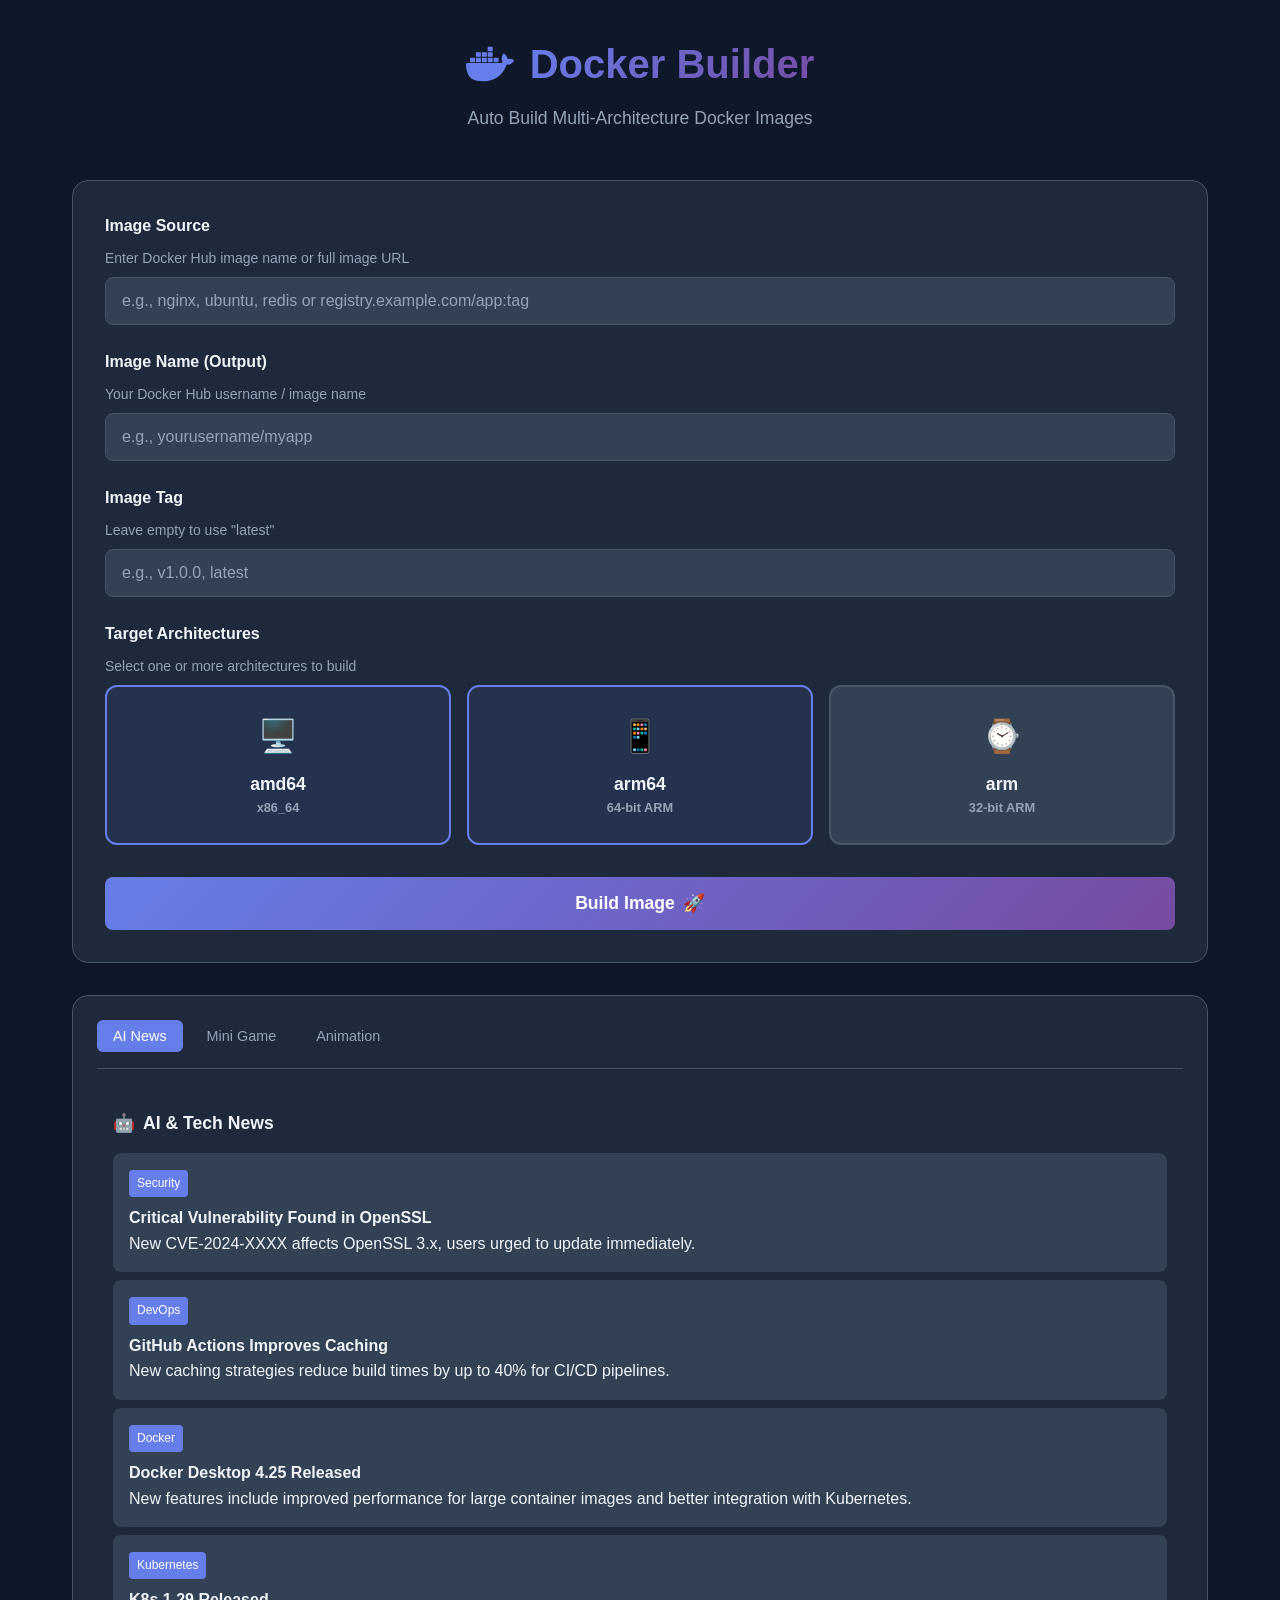
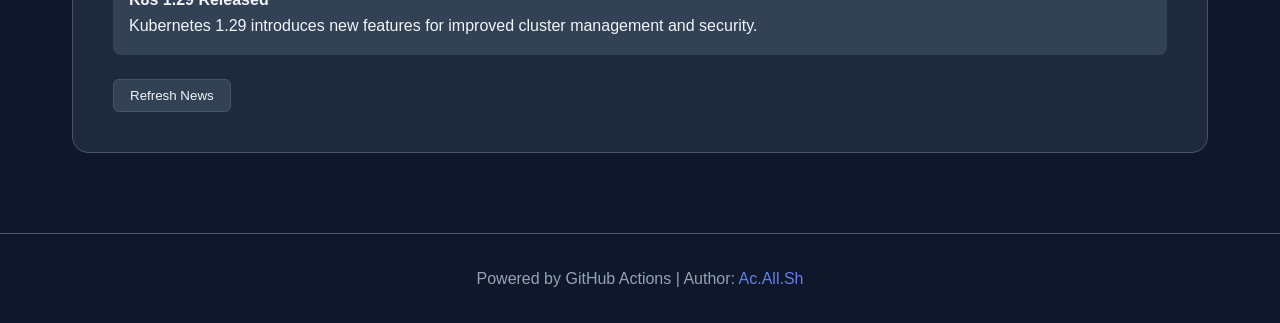
==== index.html @ 4ae2e692 "Initial commit: Docker Builder web interface" ====
<!DOCTYPE html>
<html lang="zh-CN">
<head>
    <meta charset="UTF-8">
    <meta name="viewport" content="width=device-width, initial-scale=1.0">
    <title>Docker Builder - Auto Build Docker Images</title>
    <link rel="stylesheet" href="style.css">
    <link rel="icon" href="data:image/svg+xml,<svg xmlns='http://www.w3.org/2000/svg' viewBox='0 0 100 100'><text y='.9em' font-size='90'>🐳</text></svg>">
</head>
<body>
    <div class="container">
        <header>
            <div class="logo">
                <svg viewBox="0 0 24 24" width="48" height="48" fill="currentColor">
                    <path d="M13.983 11.078h2.119a.186.186 0 00.186-.185V9.006a.186.186 0 00-.186-.186h-2.119a.185.185 0 00-.185.185v1.887c0 .102.083.185.185.185m-2.954-5.43h2.118a.186.186 0 00.186-.186V3.574a.186.186 0 00-.186-.185h-2.118a.185.185 0 00-.185.185v1.888c0 .102.082.185.185.186m0 2.716h2.118a.186.186 0 00.186-.186V6.29a.186.186 0 00-.186-.185h-2.118a.185.185 0 00-.185.185v1.887c0 .102.082.185.185.186m-2.93 0h2.12a.186.186 0 00.184-.186V6.29a.185.185 0 00-.185-.185H8.1a.185.185 0 00-.185.185v1.887c0 .102.083.185.185.186m-2.964 0h2.119a.186.186 0 00.185-.186V6.29a.186.186 0 00-.185-.185H5.136a.186.186 0 00-.186.185v1.887c0 .102.084.185.186.186m5.893 2.715h2.118a.186.186 0 00.186-.185V9.006a.186.186 0 00-.186-.186h-2.118a.185.185 0 00-.185.185v1.887c0 .102.082.185.185.185m-2.93 0h2.12a.185.185 0 00.184-.185V9.006a.185.185 0 00-.184-.186h-2.12a.185.185 0 00-.184.185v1.887c0 .102.083.185.185.185m-2.964 0h2.119a.186.186 0 00.185-.185V9.006a.186.186 0 00-.185-.186H5.136a.186.186 0 00-.186.186v1.887c0 .102.084.185.186.185m-2.92 0h2.12a.185.185 0 00.184-.185V9.006a.185.185 0 00-.184-.186h-2.12a.185.185 0 00-.184.185v1.887c0 .102.082.185.185.185M23.763 9.89c-.065-.051-.672-.51-1.954-.51-.338.001-.676.03-1.01.087-.248-1.7-1.653-2.53-1.716-2.566l-.344-.199-.226.327c-.284.438-.49.922-.612 1.43-.23.97-.09 1.882.403 2.661-.595.332-1.55.413-1.744.42H.751a.751.751 0 00-.75.748 11.376 11.376 0 00.692 4.062c.545 1.428 1.355 2.48 2.41 3.124 1.18.723 3.1 1.137 5.275 1.137.983.003 1.963-.086 2.93-.266a12.248 12.248 0 003.823-1.389c.98-.567 1.86-1.288 2.61-2.136 1.252-1.418 1.998-2.997 2.553-4.4h.221c1.372 0 2.215-.549 2.68-1.009.309-.293.55-.65.707-1.046l.098-.288Z"/>
                </svg>
                <h1>Docker Builder</h1>
            </div>
            <p class="subtitle">Auto Build Multi-Architecture Docker Images</p>
        </header>

        <main>
            <div class="builder-section">
                <div class="form-group">
                    <label for="imageSource">Image Source</label>
                    <div class="input-hint">Enter Docker Hub image name or full image URL</div>
                    <input type="text" id="imageSource" placeholder="e.g., nginx, ubuntu, redis or registry.example.com/app:tag">
                </div>

                <div class="form-group">
                    <label for="imageName">Image Name (Output)</label>
                    <div class="input-hint">Your Docker Hub username / image name</div>
                    <input type="text" id="imageName" placeholder="e.g., yourusername/myapp">
                </div>

                <div class="form-group">
                    <label for="imageTag">Image Tag</label>
                    <div class="input-hint">Leave empty to use "latest"</div>
                    <input type="text" id="imageTag" placeholder="e.g., v1.0.0, latest">
                </div>

                <div class="form-group">
                    <label>Target Architectures</label>
                    <div class="input-hint">Select one or more architectures to build</div>
                    <div class="arch-grid">
                        <label class="arch-option">
                            <input type="checkbox" name="arch" value="amd64" checked>
                            <span class="arch-box">
                                <span class="arch-icon">🖥️</span>
                                <span class="arch-name">amd64</span>
                                <span class="arch-desc">x86_64</span>
                            </span>
                        </label>
                        <label class="arch-option">
                            <input type="checkbox" name="arch" value="arm64" checked>
                            <span class="arch-box">
                                <span class="arch-icon">📱</span>
                                <span class="arch-name">arm64</span>
                                <span class="arch-desc">64-bit ARM</span>
                            </span>
                        </label>
                        <label class="arch-option">
                            <input type="checkbox" name="arch" value="arm">
                            <span class="arch-box">
                                <span class="arch-icon">⌚</span>
                                <span class="arch-name">arm</span>
                                <span class="arch-desc">32-bit ARM</span>
                            </span>
                        </label>
                    </div>
                </div>

                <button id="buildBtn" class="build-btn" onclick="startBuild()">
                    <span class="btn-text">Build Image</span>
                    <span class="btn-icon">🚀</span>
                </button>
            </div>

            <div id="buildStatus" class="build-status hidden">
                <div class="status-header">
                    <div class="status-icon">
                        <div class="spinner"></div>
                    </div>
                    <div class="status-info">
                        <h3>Building Image...</h3>
                        <p id="statusText">Preparing build environment</p>
                    </div>
                </div>
                <div class="status-progress">
                    <div class="progress-bar">
                        <div id="progressFill" class="progress-fill" style="width: 0%"></div>
                    </div>
                    <span id="progressText">0%</span>
                </div>
                <div id="buildLogs" class="build-logs">
                    <div class="log-entry">Waiting to start...</div>
                </div>
            </div>

            <div id="buildResult" class="build-result hidden">
                <div class="result-icon">✅</div>
                <h3>Build Complete!</h3>
                <p id="resultMessage">Your image has been pushed to Docker Hub</p>
                <div id="resultCommands" class="result-commands"></div>
                <button class="build-btn secondary" onclick="resetForm()">Build Another Image</button>
            </div>
        </main>

        <div class="entertainment-section">
            <div class="entertainment-tabs">
                <button class="tab-btn active" onclick="switchTab('ai')">AI News</button>
                <button class="tab-btn" onclick="switchTab('game')">Mini Game</button>
                <button class="tab-btn" onclick="switchTab('animation')">Animation</button>
            </div>
            <div id="aiTab" class="tab-content active">
                <div class="ai-news">
                    <div class="news-header">
                        <span class="news-icon">🤖</span>
                        <span>AI & Tech News</span>
                    </div>
                    <div id="newsContent" class="news-content">
                        <div class="news-item">
                            <span class="news-tag">AI</span>
                            <p>Loading latest AI news...</p>
                        </div>
                    </div>
                    <button class="refresh-btn" onclick="loadNews()">Refresh News</button>
                </div>
            </div>
            <div id="gameTab" class="tab-content">
                <div class="game-container">
                    <div class="game-header">
                        <span class="game-icon">🎮</span>
                        <span>Snake Game</span>
                        <span id="gameScore">Score: 0</span>
                    </div>
                    <canvas id="gameCanvas" width="400" height="400"></canvas>
                    <div class="game-controls">
                        <button onclick="startGame()">Start Game</button>
                        <p>Use arrow keys or WASD to play</p>
                    </div>
                </div>
            </div>
            <div id="animationTab" class="tab-content">
                <div class="animation-container">
                    <svg id="animationSvg" viewBox="0 0 400 300">
                        <defs>
                            <linearGradient id="grad1" x1="0%" y1="0%" x2="100%" y2="0%">
                                <stop offset="0%" style="stop-color:#667eea;stop-opacity:1" />
                                <stop offset="100%" style="stop-color:#764ba2;stop-opacity:1" />
                            </linearGradient>
                        </defs>
                        <rect x="50" y="50" width="100" height="100" fill="url(#grad1)" rx="10">
                            <animateTransform attributeName="transform" type="rotate" from="0 100 100" to="360 100 100" dur="3s" repeatCount="indefinite"/>
                        </rect>
                        <circle cx="300" cy="150" r="50" fill="#f093fb">
                            <animate attributeName="r" values="50;70;50" dur="2s" repeatCount="indefinite"/>
                        </circle>
                        <polygon points="200,30 230,90 170,90" fill="#4facfe">
                            <animateTransform attributeName="transform" type="translate" values="0,0;0,-20;0,0" dur="1.5s" repeatCount="indefinite"/>
                        </polygon>
                        <rect x="100" y="200" width="200" height="50" fill="#00f2fe" rx="25">
                            <animate attributeName="rx" values="25;40;25" dur="2s" repeatCount="indefinite"/>
                        </rect>
                    </svg>
                    <p class="animation-text">While waiting, enjoy this animation!</p>
                </div>
            </div>
        </div>
    </div>

    <footer>
        <p>Powered by GitHub Actions | Author: <a href="https://github.com/Ac-All-Sh">Ac.All.Sh</a></p>
    </footer>

    <script src="script.js"></script>
</body>
</html>
---- style.css ----
* {
    margin: 0;
    padding: 0;
    box-sizing: border-box;
}

:root {
    --primary: #667eea;
    --primary-dark: #5a67d8;
    --secondary: #764ba2;
    --success: #48bb78;
    --error: #f56565;
    --warning: #ed8936;
    --bg-dark: #0f172a;
    --bg-card: #1e293b;
    --bg-input: #334155;
    --text-primary: #f1f5f9;
    --text-secondary: #94a3b8;
    --border: #475569;
}

body {
    font-family: -apple-system, BlinkMacSystemFont, 'Segoe UI', Roboto, 'Helvetica Neue', Arial, sans-serif;
    background: var(--bg-dark);
    color: var(--text-primary);
    min-height: 100vh;
    line-height: 1.6;
}

.container {
    max-width: 1200px;
    margin: 0 auto;
    padding: 2rem;
}

header {
    text-align: center;
    margin-bottom: 3rem;
}

.logo {
    display: flex;
    align-items: center;
    justify-content: center;
    gap: 1rem;
    margin-bottom: 0.5rem;
}

.logo svg {
    color: var(--primary);
}

.logo h1 {
    font-size: 2.5rem;
    font-weight: 700;
    background: linear-gradient(135deg, var(--primary), var(--secondary));
    -webkit-background-clip: text;
    -webkit-text-fill-color: transparent;
    background-clip: text;
}

.subtitle {
    color: var(--text-secondary);
    font-size: 1.1rem;
}

main {
    display: grid;
    grid-template-columns: 1fr;
    gap: 2rem;
}

.builder-section {
    background: var(--bg-card);
    border-radius: 16px;
    padding: 2rem;
    border: 1px solid var(--border);
}

.form-group {
    margin-bottom: 1.5rem;
}

.form-group label {
    display: block;
    font-weight: 600;
    margin-bottom: 0.5rem;
    color: var(--text-primary);
}

.input-hint {
    font-size: 0.875rem;
    color: var(--text-secondary);
    margin-bottom: 0.5rem;
}

input[type="text"] {
    width: 100%;
    padding: 0.875rem 1rem;
    background: var(--bg-input);
    border: 1px solid var(--border);
    border-radius: 8px;
    color: var(--text-primary);
    font-size: 1rem;
    transition: all 0.2s;
}

input[type="text"]:focus {
    outline: none;
    border-color: var(--primary);
    box-shadow: 0 0 0 3px rgba(102, 126, 234, 0.2);
}

input[type="text"]::placeholder {
    color: var(--text-secondary);
}

.arch-grid {
    display: grid;
    grid-template-columns: repeat(3, 1fr);
    gap: 1rem;
}

.arch-option {
    cursor: pointer;
}

.arch-option input {
    display: none;
}

.arch-box {
    display: flex;
    flex-direction: column;
    align-items: center;
    padding: 1.5rem;
    background: var(--bg-input);
    border: 2px solid var(--border);
    border-radius: 12px;
    transition: all 0.2s;
}

.arch-option input:checked + .arch-box {
    border-color: var(--primary);
    background: rgba(102, 126, 234, 0.1);
}

.arch-box:hover {
    border-color: var(--primary);
}

.arch-icon {
    font-size: 2rem;
    margin-bottom: 0.5rem;
}

.arch-name {
    font-weight: 600;
    font-size: 1.1rem;
}

.arch-desc {
    font-size: 0.8rem;
    color: var(--text-secondary);
}

.build-btn {
    width: 100%;
    padding: 1rem 2rem;
    background: linear-gradient(135deg, var(--primary), var(--secondary));
    border: none;
    border-radius: 8px;
    color: white;
    font-size: 1.1rem;
    font-weight: 600;
    cursor: pointer;
    display: flex;
    align-items: center;
    justify-content: center;
    gap: 0.5rem;
    transition: all 0.3s;
}

.build-btn:hover {
    transform: translateY(-2px);
    box-shadow: 0 10px 30px rgba(102, 126, 234, 0.3);
}

.build-btn:disabled {
    opacity: 0.6;
    cursor: not-allowed;
    transform: none;
}

.build-btn.secondary {
    background: var(--bg-input);
    border: 1px solid var(--border);
    margin-top: 1rem;
}

.build-btn.secondary:hover {
    background: var(--border);
}

.build-status, .build-result {
    background: var(--bg-card);
    border-radius: 16px;
    padding: 2rem;
    border: 1px solid var(--border);
    margin-top: 1rem;
}

.hidden {
    display: none;
}

.status-header {
    display: flex;
    align-items: center;
    gap: 1rem;
    margin-bottom: 1.5rem;
}

.status-icon {
    width: 60px;
    height: 60px;
    display: flex;
    align-items: center;
    justify-content: center;
}

.spinner {
    width: 50px;
    height: 50px;
    border: 4px solid var(--border);
    border-top-color: var(--primary);
    border-radius: 50%;
    animation: spin 1s linear infinite;
}

@keyframes spin {
    to { transform: rotate(360deg); }
}

.status-info h3 {
    font-size: 1.25rem;
    margin-bottom: 0.25rem;
}

.status-progress {
    display: flex;
    align-items: center;
    gap: 1rem;
    margin-bottom: 1.5rem;
}

.progress-bar {
    flex: 1;
    height: 8px;
    background: var(--bg-input);
    border-radius: 4px;
    overflow: hidden;
}

.progress-fill {
    height: 100%;
    background: linear-gradient(90deg, var(--primary), var(--secondary));
    transition: width 0.3s;
    border-radius: 4px;
}

.build-logs {
    background: var(--bg-dark);
    border-radius: 8px;
    padding: 1rem;
    max-height: 300px;
    overflow-y: auto;
    font-family: 'Monaco', 'Menlo', 'Ubuntu Mono', monospace;
    font-size: 0.875rem;
}

.log-entry {
    padding: 0.25rem 0;
    color: var(--text-secondary);
    border-bottom: 1px solid rgba(255,255,255,0.05);
}

.log-entry.success {
    color: var(--success);
}

.log-entry.error {
    color: var(--error);
}

.result-icon {
    font-size: 4rem;
    text-align: center;
    margin-bottom: 1rem;
}

.build-result h3 {
    text-align: center;
    font-size: 1.5rem;
    margin-bottom: 0.5rem;
}

.build-result p {
    text-align: center;
    color: var(--text-secondary);
    margin-bottom: 1.5rem;
}

.result-commands {
    background: var(--bg-dark);
    border-radius: 8px;
    padding: 1rem;
    margin-bottom: 1rem;
}

.result-commands code {
    display: block;
    padding: 0.5rem;
    color: var(--success);
    font-family: 'Monaco', 'Menlo', 'Ubuntu Mono', monospace;
}

.entertainment-section {
    background: var(--bg-card);
    border-radius: 16px;
    padding: 1.5rem;
    border: 1px solid var(--border);
    margin-top: 2rem;
}

.entertainment-tabs {
    display: flex;
    gap: 0.5rem;
    margin-bottom: 1.5rem;
    border-bottom: 1px solid var(--border);
    padding-bottom: 1rem;
}

.tab-btn {
    padding: 0.5rem 1rem;
    background: transparent;
    border: none;
    color: var(--text-secondary);
    cursor: pointer;
    border-radius: 6px;
    font-size: 0.9rem;
    transition: all 0.2s;
}

.tab-btn:hover {
    background: var(--bg-input);
    color: var(--text-primary);
}

.tab-btn.active {
    background: var(--primary);
    color: white;
}

.tab-content {
    display: none;
    min-height: 250px;
}

.tab-content.active {
    display: block;
}

.ai-news {
    padding: 1rem;
}

.news-header {
    display: flex;
    align-items: center;
    gap: 0.5rem;
    font-weight: 600;
    margin-bottom: 1rem;
    font-size: 1.1rem;
}

.news-item {
    padding: 1rem;
    background: var(--bg-input);
    border-radius: 8px;
    margin-bottom: 0.5rem;
}

.news-tag {
    display: inline-block;
    padding: 0.25rem 0.5rem;
    background: var(--primary);
    color: white;
    border-radius: 4px;
    font-size: 0.75rem;
    margin-bottom: 0.5rem;
}

.refresh-btn {
    margin-top: 1rem;
    padding: 0.5rem 1rem;
    background: var(--bg-input);
    border: 1px solid var(--border);
    color: var(--text-primary);
    border-radius: 6px;
    cursor: pointer;
    transition: all 0.2s;
}

.refresh-btn:hover {
    background: var(--border);
}

.game-container {
    text-align: center;
}

.game-header {
    display: flex;
    align-items: center;
    justify-content: center;
    gap: 0.5rem;
    font-weight: 600;
    margin-bottom: 1rem;
    font-size: 1.1rem;
}

#gameCanvas {
    background: var(--bg-dark);
    border-radius: 8px;
    border: 2px solid var(--border);
}

.game-controls {
    margin-top: 1rem;
}

.game-controls button {
    padding: 0.5rem 1.5rem;
    background: var(--primary);
    border: none;
    color: white;
    border-radius: 6px;
    cursor: pointer;
    font-size: 1rem;
    transition: all 0.2s;
}

.game-controls button:hover {
    background: var(--primary-dark);
}

.game-controls p {
    margin-top: 0.5rem;
    color: var(--text-secondary);
    font-size: 0.875rem;
}

.animation-container {
    text-align: center;
    padding: 2rem;
}

#animationSvg {
    max-width: 400px;
    margin: 0 auto;
}

.animation-text {
    margin-top: 1rem;
    color: var(--text-secondary);
}

footer {
    text-align: center;
    margin-top: 3rem;
    padding: 2rem;
    color: var(--text-secondary);
    border-top: 1px solid var(--border);
}

footer a {
    color: var(--primary);
    text-decoration: none;
}

footer a:hover {
    text-decoration: underline;
}

@media (max-width: 768px) {
    .container {
        padding: 1rem;
    }

    .logo h1 {
        font-size: 1.8rem;
    }

    .arch-grid {
        grid-template-columns: 1fr;
    }

    .entertainment-tabs {
        flex-wrap: wrap;
    }
}
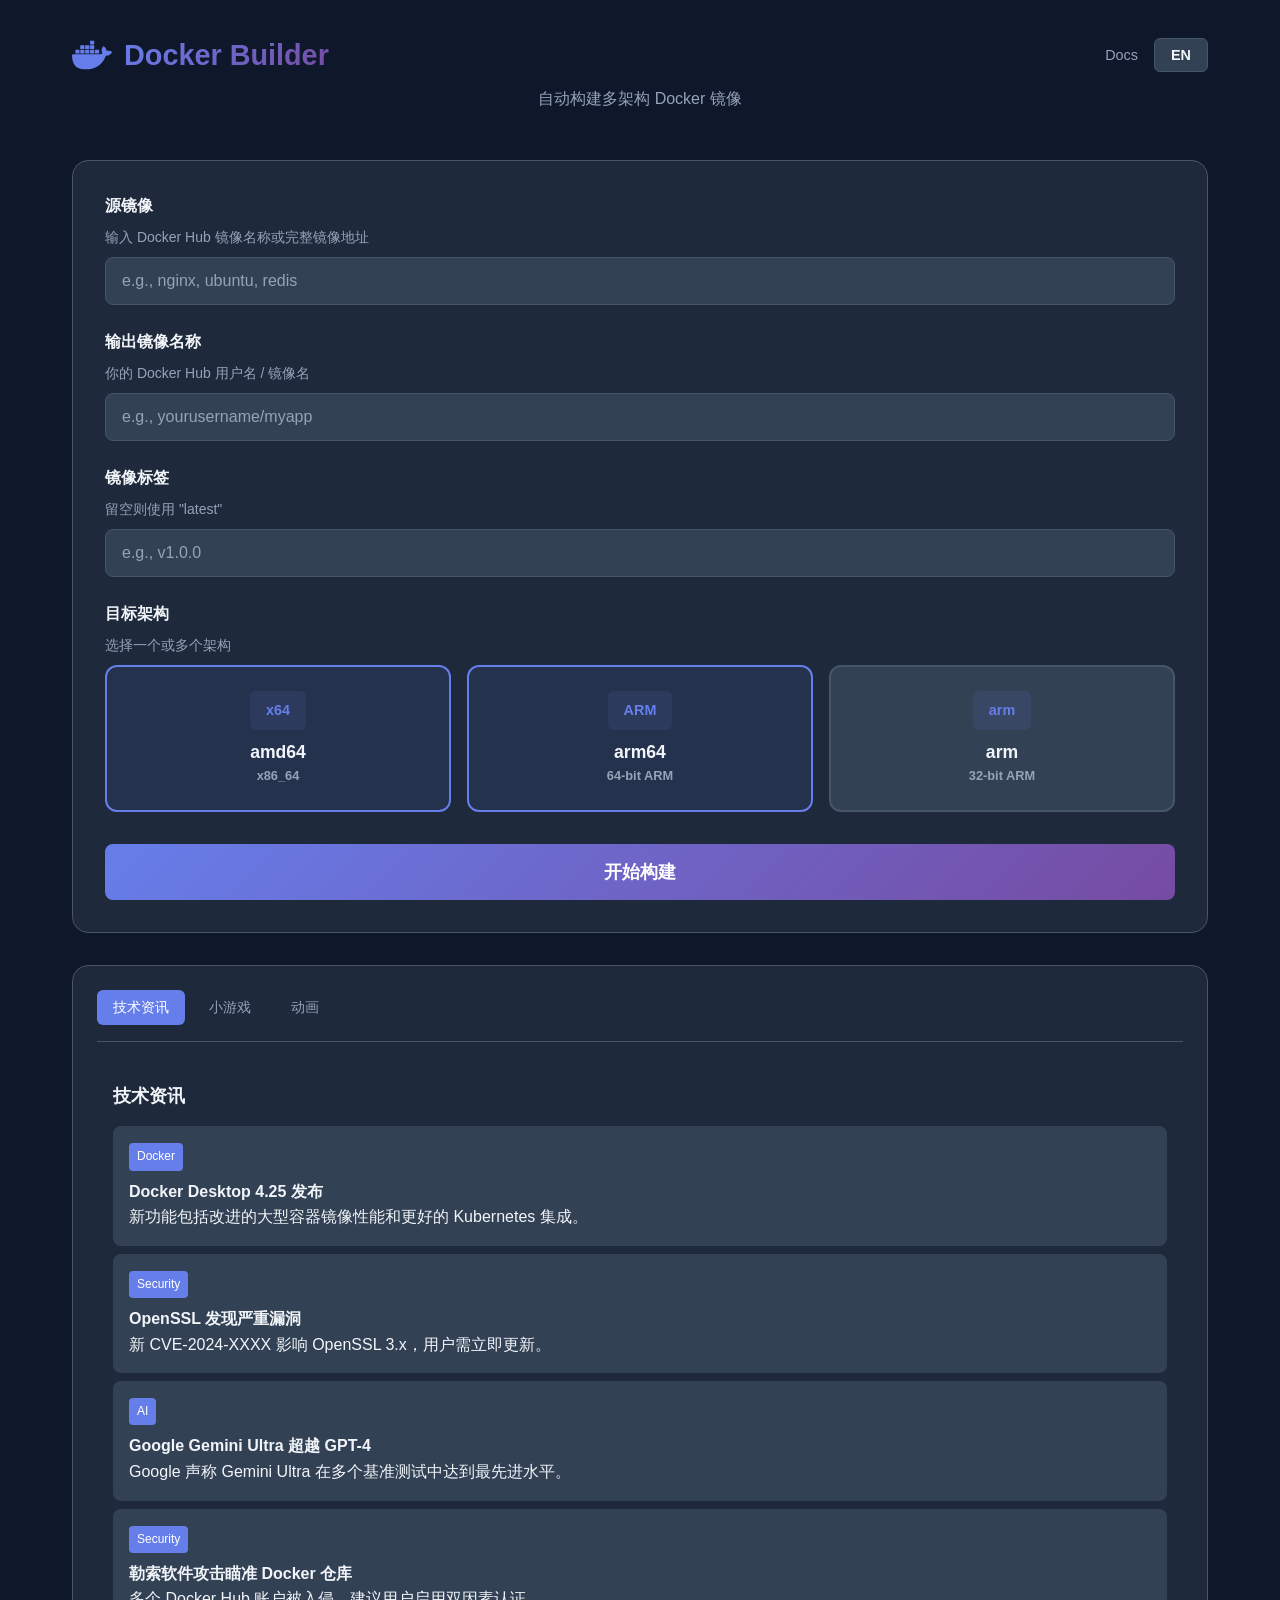
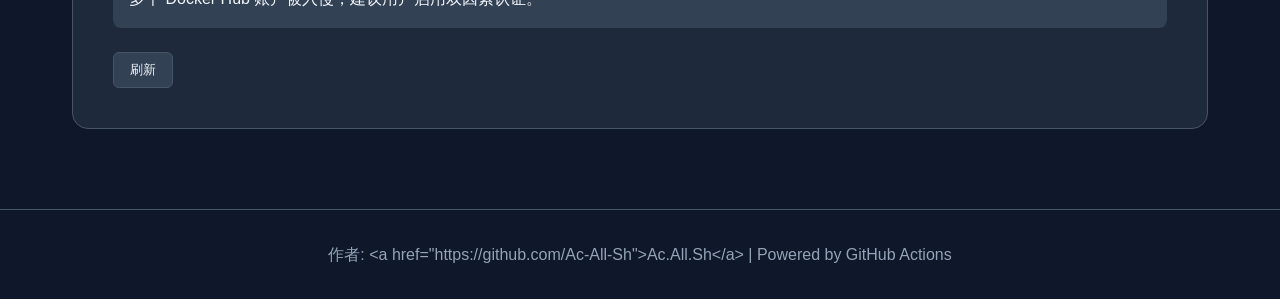
==== commit dcdb37e7: "Add i18n support, docs page, update README" ====
--- a/index.html
+++ b/index.html
@@ -3,50 +3,56 @@
 <head>
     <meta charset="UTF-8">
     <meta name="viewport" content="width=device-width, initial-scale=1.0">
-    <title>Docker Builder - Auto Build Docker Images</title>
+    <title>Docker Builder</title>
     <link rel="stylesheet" href="style.css">
-    <link rel="icon" href="data:image/svg+xml,<svg xmlns='http://www.w3.org/2000/svg' viewBox='0 0 100 100'><text y='.9em' font-size='90'>🐳</text></svg>">
+    <link rel="icon" href="data:image/svg+xml,<svg xmlns='http://www.w3.org/2000/svg' viewBox='0 0 24 24' fill='%23667eea'><path d='M13.983 11.078h2.119a.186.186 0 00.186-.185V9.006a.186.186 0 00-.186-.186h-2.119a.185.185 0 00-.185.185v1.887c0 .102.083.185.185.185m-2.954-5.43h2.118a.186.186 0 00.186-.186V3.574a.186.186 0 00-.186-.185h-2.118a.185.185 0 00-.185.185v1.888c0 .102.082.185.185.186m0 2.716h2.118a.186.186 0 00.186-.186V6.29a.186.186 0 00-.186-.185h-2.118a.185.185 0 00-.185.185v1.887c0 .102.082.185.185.186m-2.93 0h2.12a.186.186 0 00.184-.186V6.29a.185.185 0 00-.185-.185H8.1a.185.185 0 00-.185.185v1.887c0 .102.083.185.185.186m-2.964 0h2.119a.186.186 0 00.185-.186V6.29a.186.186 0 00-.185-.185H5.136a.186.186 0 00-.186.185v1.887c0 .102.084.185.186.186m5.893 2.715h2.118a.186.186 0 00.186-.185V9.006a.186.186 0 00-.186-.186h-2.118a.185.185 0 00-.185.185v1.887c0 .102.082.185.185.185m-2.93 0h2.12a.185.185 0 00.184-.185V9.006a.185.185 0 00-.184-.186h-2.12a.185.185 0 00-.184.185v1.887c0 .102.083.185.185.185m-2.964 0h2.119a.186.186 0 00.185-.185V9.006a.186.186 0 00-.185-.186H5.136a.186.186 0 00-.186.186v1.887c0 .102.084.185.186.185m-2.92 0h2.12a.185.185 0 00.184-.185V9.006a.185.185 0 00-.184-.186h-2.12a.185.185 0 00-.184.185v1.887c0 .102.082.185.185.185M23.763 9.89c-.065-.051-.672-.51-1.954-.51-.338.001-.676.03-1.01.087-.248-1.7-1.653-2.53-1.716-2.566l-.344-.199-.226.327c-.284.438-.49.922-.612 1.43-.23.97-.09 1.882.403 2.661-.595.332-1.55.413-1.744.42H.751a.751.751 0 00-.75.748 11.376 11.376 0 00.692 4.062c.545 1.428 1.355 2.48 2.41 3.124 1.18.723 3.1 1.137 5.275 1.137.983.003 1.963-.086 2.93-.266a12.248 12.248 0 003.823-1.389c.98-.567 1.86-1.288 2.61-2.136 1.252-1.418 1.998-2.997 2.553-4.4h.221c1.372 0 2.215-.549 2.68-1.009.309-.293.55-.65.707-1.046l.098-.288Z'/></svg>">
 </head>
 <body>
     <div class="container">
         <header>
-            <div class="logo">
-                <svg viewBox="0 0 24 24" width="48" height="48" fill="currentColor">
-                    <path d="M13.983 11.078h2.119a.186.186 0 00.186-.185V9.006a.186.186 0 00-.186-.186h-2.119a.185.185 0 00-.185.185v1.887c0 .102.083.185.185.185m-2.954-5.43h2.118a.186.186 0 00.186-.186V3.574a.186.186 0 00-.186-.185h-2.118a.185.185 0 00-.185.185v1.888c0 .102.082.185.185.186m0 2.716h2.118a.186.186 0 00.186-.186V6.29a.186.186 0 00-.186-.185h-2.118a.185.185 0 00-.185.185v1.887c0 .102.082.185.185.186m-2.93 0h2.12a.186.186 0 00.184-.186V6.29a.185.185 0 00-.185-.185H8.1a.185.185 0 00-.185.185v1.887c0 .102.083.185.185.186m-2.964 0h2.119a.186.186 0 00.185-.186V6.29a.186.186 0 00-.185-.185H5.136a.186.186 0 00-.186.185v1.887c0 .102.084.185.186.186m5.893 2.715h2.118a.186.186 0 00.186-.185V9.006a.186.186 0 00-.186-.186h-2.118a.185.185 0 00-.185.185v1.887c0 .102.082.185.185.185m-2.93 0h2.12a.185.185 0 00.184-.185V9.006a.185.185 0 00-.184-.186h-2.12a.185.185 0 00-.184.185v1.887c0 .102.083.185.185.185m-2.964 0h2.119a.186.186 0 00.185-.185V9.006a.186.186 0 00-.185-.186H5.136a.186.186 0 00-.186.186v1.887c0 .102.084.185.186.185m-2.92 0h2.12a.185.185 0 00.184-.185V9.006a.185.185 0 00-.184-.186h-2.12a.185.185 0 00-.184.185v1.887c0 .102.082.185.185.185M23.763 9.89c-.065-.051-.672-.51-1.954-.51-.338.001-.676.03-1.01.087-.248-1.7-1.653-2.53-1.716-2.566l-.344-.199-.226.327c-.284.438-.49.922-.612 1.43-.23.97-.09 1.882.403 2.661-.595.332-1.55.413-1.744.42H.751a.751.751 0 00-.75.748 11.376 11.376 0 00.692 4.062c.545 1.428 1.355 2.48 2.41 3.124 1.18.723 3.1 1.137 5.275 1.137.983.003 1.963-.086 2.93-.266a12.248 12.248 0 003.823-1.389c.98-.567 1.86-1.288 2.61-2.136 1.252-1.418 1.998-2.997 2.553-4.4h.221c1.372 0 2.215-.549 2.68-1.009.309-.293.55-.65.707-1.046l.098-.288Z"/>
-                </svg>
-                <h1>Docker Builder</h1>
+            <div class="header-top">
+                <div class="logo">
+                    <svg viewBox="0 0 24 24" width="40" height="40" fill="currentColor">
+                        <path d="M13.983 11.078h2.119a.186.186 0 00.186-.185V9.006a.186.186 0 00-.186-.186h-2.119a.185.185 0 00-.185.185v1.887c0 .102.083.185.185.185m-2.954-5.43h2.118a.186.186 0 00.186-.186V3.574a.186.186 0 00-.186-.185h-2.118a.185.185 0 00-.185.185v1.888c0 .102.082.185.185.186m0 2.716h2.118a.186.186 0 00.186-.186V6.29a.186.186 0 00-.186-.185h-2.118a.185.185 0 00-.185.185v1.887c0 .102.082.185.185.186m-2.93 0h2.12a.186.186 0 00.184-.186V6.29a.185.185 0 00-.185-.185H8.1a.185.185 0 00-.185.185v1.887c0 .102.083.185.185.186m-2.964 0h2.119a.186.186 0 00.185-.186V6.29a.186.186 0 00-.185-.185H5.136a.186.186 0 00-.186.185v1.887c0 .102.084.185.186.186m5.893 2.715h2.118a.186.186 0 00.186-.185V9.006a.186.186 0 00-.186-.186h-2.118a.185.185 0 00-.185.185v1.887c0 .102.082.185.185.185m-2.93 0h2.12a.185.185 0 00.184-.185V9.006a.185.185 0 00-.184-.186h-2.12a.185.185 0 00-.184.185v1.887c0 .102.083.185.185.185m-2.964 0h2.119a.186.186 0 00.185-.185V9.006a.186.186 0 00-.185-.186H5.136a.186.186 0 00-.186.186v1.887c0 .102.084.185.186.185m-2.92 0h2.12a.185.185 0 00.184-.185V9.006a.185.185 0 00-.184-.186h-2.12a.185.185 0 00-.184.185v1.887c0 .102.082.185.185.185M23.763 9.89c-.065-.051-.672-.51-1.954-.51-.338.001-.676.03-1.01.087-.248-1.7-1.653-2.53-1.716-2.566l-.344-.199-.226.327c-.284.438-.49.922-.612 1.43-.23.97-.09 1.882.403 2.661-.595.332-1.55.413-1.744.42H.751a.751.751 0 00-.75.748 11.376 11.376 0 00.692 4.062c.545 1.428 1.355 2.48 2.41 3.124 1.18.723 3.1 1.137 5.275 1.137.983.003 1.963-.086 2.93-.266a12.248 12.248 0 003.823-1.389c.98-.567 1.86-1.288 2.61-2.136 1.252-1.418 1.998-2.997 2.553-4.4h.221c1.372 0 2.215-.549 2.68-1.009.309-.293.55-.65.707-1.046l.098-.288Z"/>
+                    </svg>
+                    <h1>Docker Builder</h1>
+                </div>
+                <div class="header-controls">
+                    <a href="doc.html" class="nav-link">Docs</a>
+                    <button id="langToggle" class="lang-btn" onclick="toggleLanguage()">EN</button>
+                </div>
             </div>
-            <p class="subtitle">Auto Build Multi-Architecture Docker Images</p>
+            <p class="subtitle" data-i18n="subtitle">Auto Build Multi-Architecture Docker Images</p>
         </header>
 
         <main>
             <div class="builder-section">
                 <div class="form-group">
-                    <label for="imageSource">Image Source</label>
-                    <div class="input-hint">Enter Docker Hub image name or full image URL</div>
-                    <input type="text" id="imageSource" placeholder="e.g., nginx, ubuntu, redis or registry.example.com/app:tag">
+                    <label for="imageSource" data-i18n="source_label">Source Image</label>
+                    <div class="input-hint" data-i18n="source_hint">Enter Docker Hub image name or full image URL</div>
+                    <input type="text" id="imageSource" placeholder="e.g., nginx, ubuntu, redis">
                 </div>
 
                 <div class="form-group">
-                    <label for="imageName">Image Name (Output)</label>
-                    <div class="input-hint">Your Docker Hub username / image name</div>
+                    <label for="imageName" data-i18n="name_label">Output Image Name</label>
+                    <div class="input-hint" data-i18n="name_hint">Your Docker Hub username / image name</div>
                     <input type="text" id="imageName" placeholder="e.g., yourusername/myapp">
                 </div>
 
                 <div class="form-group">
-                    <label for="imageTag">Image Tag</label>
-                    <div class="input-hint">Leave empty to use "latest"</div>
-                    <input type="text" id="imageTag" placeholder="e.g., v1.0.0, latest">
+                    <label for="imageTag" data-i18n="tag_label">Image Tag</label>
+                    <div class="input-hint" data-i18n="tag_hint">Leave empty to use "latest"</div>
+                    <input type="text" id="imageTag" placeholder="e.g., v1.0.0">
                 </div>
 
                 <div class="form-group">
-                    <label>Target Architectures</label>
-                    <div class="input-hint">Select one or more architectures to build</div>
+                    <label data-i18n="arch_label">Target Architectures</label>
+                    <div class="input-hint" data-i18n="arch_hint">Select one or more architectures</div>
                     <div class="arch-grid">
                         <label class="arch-option">
                             <input type="checkbox" name="arch" value="amd64" checked>
                             <span class="arch-box">
-                                <span class="arch-icon">🖥️</span>
+                                <span class="arch-icon">x64</span>
                                 <span class="arch-name">amd64</span>
                                 <span class="arch-desc">x86_64</span>
                             </span>
@@ -54,7 +60,7 @@
                         <label class="arch-option">
                             <input type="checkbox" name="arch" value="arm64" checked>
                             <span class="arch-box">
-                                <span class="arch-icon">📱</span>
+                                <span class="arch-icon">ARM</span>
                                 <span class="arch-name">arm64</span>
                                 <span class="arch-desc">64-bit ARM</span>
                             </span>
@@ -62,7 +68,7 @@
                         <label class="arch-option">
                             <input type="checkbox" name="arch" value="arm">
                             <span class="arch-box">
-                                <span class="arch-icon">⌚</span>
+                                <span class="arch-icon">arm</span>
                                 <span class="arch-name">arm</span>
                                 <span class="arch-desc">32-bit ARM</span>
                             </span>
@@ -71,8 +77,7 @@
                 </div>
 
                 <button id="buildBtn" class="build-btn" onclick="startBuild()">
-                    <span class="btn-text">Build Image</span>
-                    <span class="btn-icon">🚀</span>
+                    <span class="btn-text" data-i18n="build_btn">Build Image</span>
                 </button>
             </div>
 
@@ -82,8 +87,8 @@
                         <div class="spinner"></div>
                     </div>
                     <div class="status-info">
-                        <h3>Building Image...</h3>
-                        <p id="statusText">Preparing build environment</p>
+                        <h3 data-i18n="status_building">Building Image...</h3>
+                        <p id="statusText" data-i18n="status_preparing">Preparing build environment</p>
                     </div>
                 </div>
                 <div class="status-progress">
@@ -93,51 +98,48 @@
                     <span id="progressText">0%</span>
                 </div>
                 <div id="buildLogs" class="build-logs">
-                    <div class="log-entry">Waiting to start...</div>
+                    <div class="log-entry" data-i18n="log_waiting">Waiting to start...</div>
                 </div>
             </div>
 
             <div id="buildResult" class="build-result hidden">
-                <div class="result-icon">✅</div>
-                <h3>Build Complete!</h3>
-                <p id="resultMessage">Your image has been pushed to Docker Hub</p>
+                <div class="result-icon">Done</div>
+                <h3 data-i18n="result_title">Build Complete!</h3>
+                <p id="resultMessage" data-i18n="result_message">Your image has been pushed to Docker Hub</p>
                 <div id="resultCommands" class="result-commands"></div>
-                <button class="build-btn secondary" onclick="resetForm()">Build Another Image</button>
+                <button class="build-btn secondary" onclick="resetForm()" data-i18n="build_another">Build Another Image</button>
             </div>
         </main>
 
         <div class="entertainment-section">
             <div class="entertainment-tabs">
-                <button class="tab-btn active" onclick="switchTab('ai')">AI News</button>
-                <button class="tab-btn" onclick="switchTab('game')">Mini Game</button>
-                <button class="tab-btn" onclick="switchTab('animation')">Animation</button>
+                <button class="tab-btn active" onclick="switchTab('ai')" data-i18n="tab_news">Tech News</button>
+                <button class="tab-btn" onclick="switchTab('game')" data-i18n="tab_game">Mini Game</button>
+                <button class="tab-btn" onclick="switchTab('animation')" data-i18n="tab_animation">Animation</button>
             </div>
             <div id="aiTab" class="tab-content active">
                 <div class="ai-news">
                     <div class="news-header">
-                        <span class="news-icon">🤖</span>
-                        <span>AI & Tech News</span>
+                        <span data-i18n="news_title">Tech News</span>
                     </div>
                     <div id="newsContent" class="news-content">
                         <div class="news-item">
-                            <span class="news-tag">AI</span>
-                            <p>Loading latest AI news...</p>
+                            <p data-i18n="news_loading">Loading news...</p>
                         </div>
                     </div>
-                    <button class="refresh-btn" onclick="loadNews()">Refresh News</button>
+                    <button class="refresh-btn" onclick="loadNews()" data-i18n="news_refresh">Refresh</button>
                 </div>
             </div>
             <div id="gameTab" class="tab-content">
                 <div class="game-container">
                     <div class="game-header">
-                        <span class="game-icon">🎮</span>
-                        <span>Snake Game</span>
-                        <span id="gameScore">Score: 0</span>
+                        <span data-i18n="game_title">Snake Game</span>
+                        <span id="gameScore" data-i18n="game_score">Score: 0</span>
                     </div>
                     <canvas id="gameCanvas" width="400" height="400"></canvas>
                     <div class="game-controls">
-                        <button onclick="startGame()">Start Game</button>
-                        <p>Use arrow keys or WASD to play</p>
+                        <button onclick="startGame()" data-i18n="game_start">Start Game</button>
+                        <p data-i18n="game_hint">Use arrow keys or WASD to play</p>
                     </div>
                 </div>
             </div>
@@ -163,14 +165,14 @@
                             <animate attributeName="rx" values="25;40;25" dur="2s" repeatCount="indefinite"/>
                         </rect>
                     </svg>
-                    <p class="animation-text">While waiting, enjoy this animation!</p>
+                    <p class="animation-text" data-i18n="animation_text">While waiting, enjoy this animation!</p>
                 </div>
             </div>
         </div>
     </div>
 
     <footer>
-        <p>Powered by GitHub Actions | Author: <a href="https://github.com/Ac-All-Sh">Ac.All.Sh</a></p>
+        <p data-i18n="footer">Author: <a href="https://github.com/Ac-All-Sh">Ac.All.Sh</a> | Powered by GitHub Actions</p>
     </footer>
 
     <script src="script.js"></script>
--- a/style.css
+++ b/style.css
@@ -38,12 +38,50 @@
     margin-bottom: 3rem;
 }
 
+.header-top {
+    display: flex;
+    justify-content: space-between;
+    align-items: center;
+    margin-bottom: 0.5rem;
+}
+
+.header-controls {
+    display: flex;
+    align-items: center;
+    gap: 1rem;
+}
+
+.nav-link {
+    color: var(--text-secondary);
+    text-decoration: none;
+    font-size: 0.9rem;
+    transition: color 0.2s;
+}
+
+.nav-link:hover {
+    color: var(--primary);
+}
+
+.lang-btn {
+    padding: 0.5rem 1rem;
+    background: var(--bg-input);
+    border: 1px solid var(--border);
+    color: var(--text-primary);
+    border-radius: 6px;
+    cursor: pointer;
+    font-size: 0.9rem;
+    font-weight: 600;
+    transition: all 0.2s;
+}
+
+.lang-btn:hover {
+    background: var(--border);
+}
+
 .logo {
     display: flex;
     align-items: center;
-    justify-content: center;
-    gap: 1rem;
-    margin-bottom: 0.5rem;
+    gap: 0.75rem;
 }
 
 .logo svg {
@@ -51,7 +89,7 @@
 }
 
 .logo h1 {
-    font-size: 2.5rem;
+    font-size: 1.8rem;
     font-weight: 700;
     background: linear-gradient(135deg, var(--primary), var(--secondary));
     -webkit-background-clip: text;
@@ -61,7 +99,7 @@
 
 .subtitle {
     color: var(--text-secondary);
-    font-size: 1.1rem;
+    font-size: 1rem;
 }
 
 main {
@@ -150,8 +188,13 @@
 }
 
 .arch-icon {
-    font-size: 2rem;
-    margin-bottom: 0.5rem;
+    font-size: 0.9rem;
+    font-weight: 700;
+    color: var(--primary);
+    margin-bottom: 0.5rem;
+    padding: 0.5rem 1rem;
+    background: rgba(102, 126, 234, 0.1);
+    border-radius: 6px;
 }
 
 .arch-name {
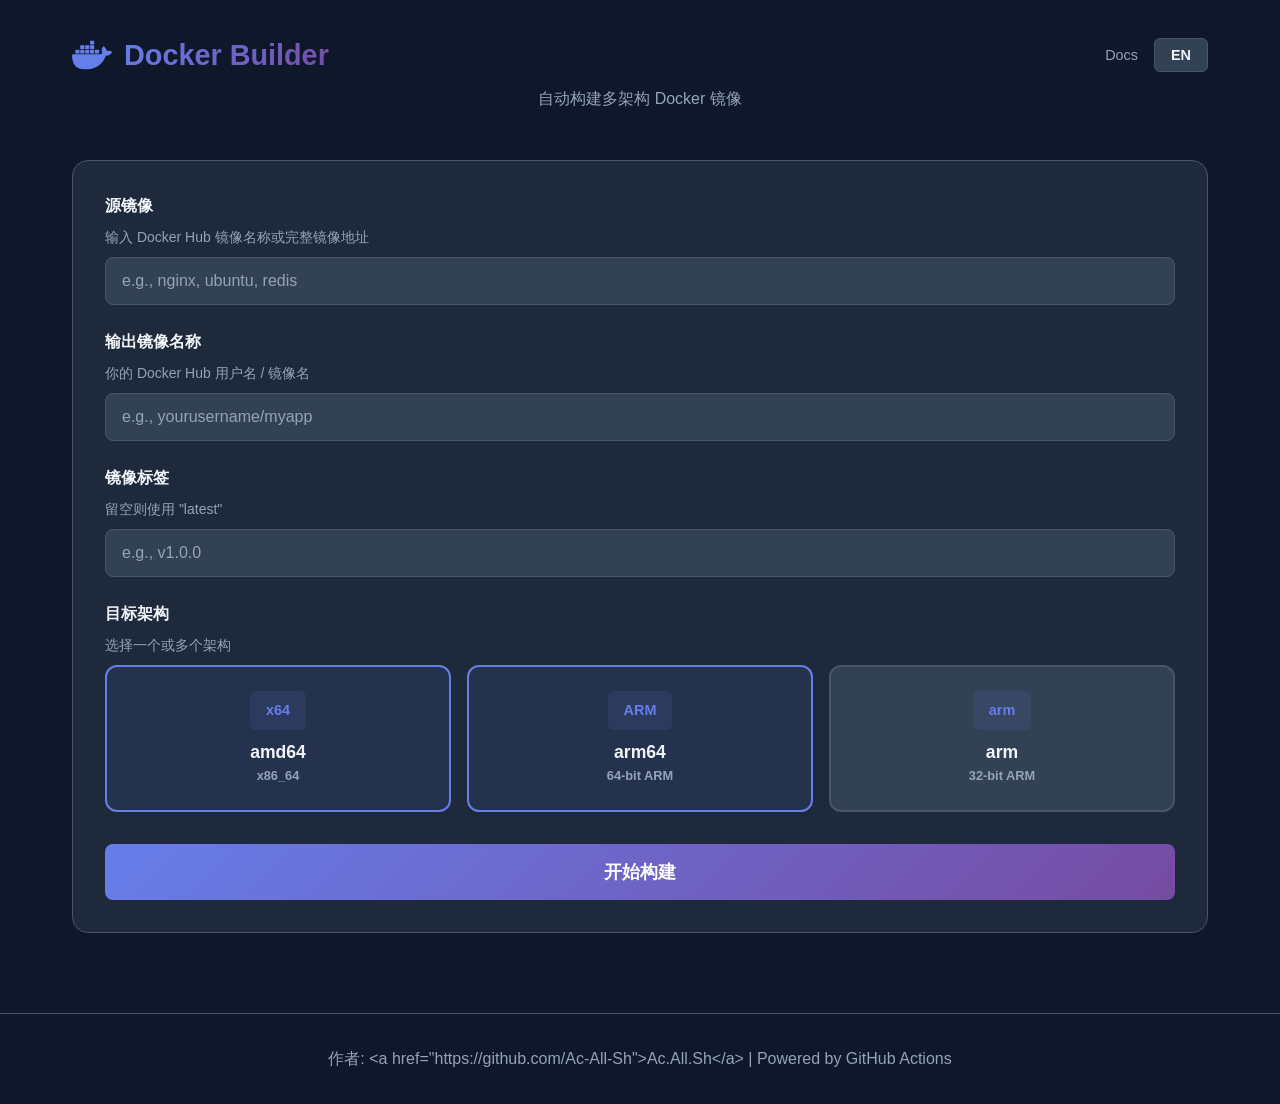
==== commit 43d31518: "Add cache buster to script tag" ====
--- a/index.html
+++ b/index.html
@@ -175,6 +175,6 @@
         <p data-i18n="footer">Author: <a href="https://github.com/Ac-All-Sh">Ac.All.Sh</a> | Powered by GitHub Actions</p>
     </footer>
 
-    <script src="script.js"></script>
+    <script src="script.js?v=1.0.1"></script>
 </body>
 </html>
--- a/style.css
+++ b/style.css
@@ -444,6 +444,18 @@
     margin-bottom: 0.5rem;
 }
 
+.news-link {
+    display: inline-block;
+    margin-top: 0.5rem;
+    color: var(--primary);
+    text-decoration: none;
+    font-size: 0.875rem;
+}
+
+.news-link:hover {
+    text-decoration: underline;
+}
+
 .refresh-btn {
     margin-top: 1rem;
     padding: 0.5rem 1rem;
@@ -458,6 +470,8 @@
 .refresh-btn:hover {
     background: var(--border);
 }
+
+
 
 .game-container {
     text-align: center;
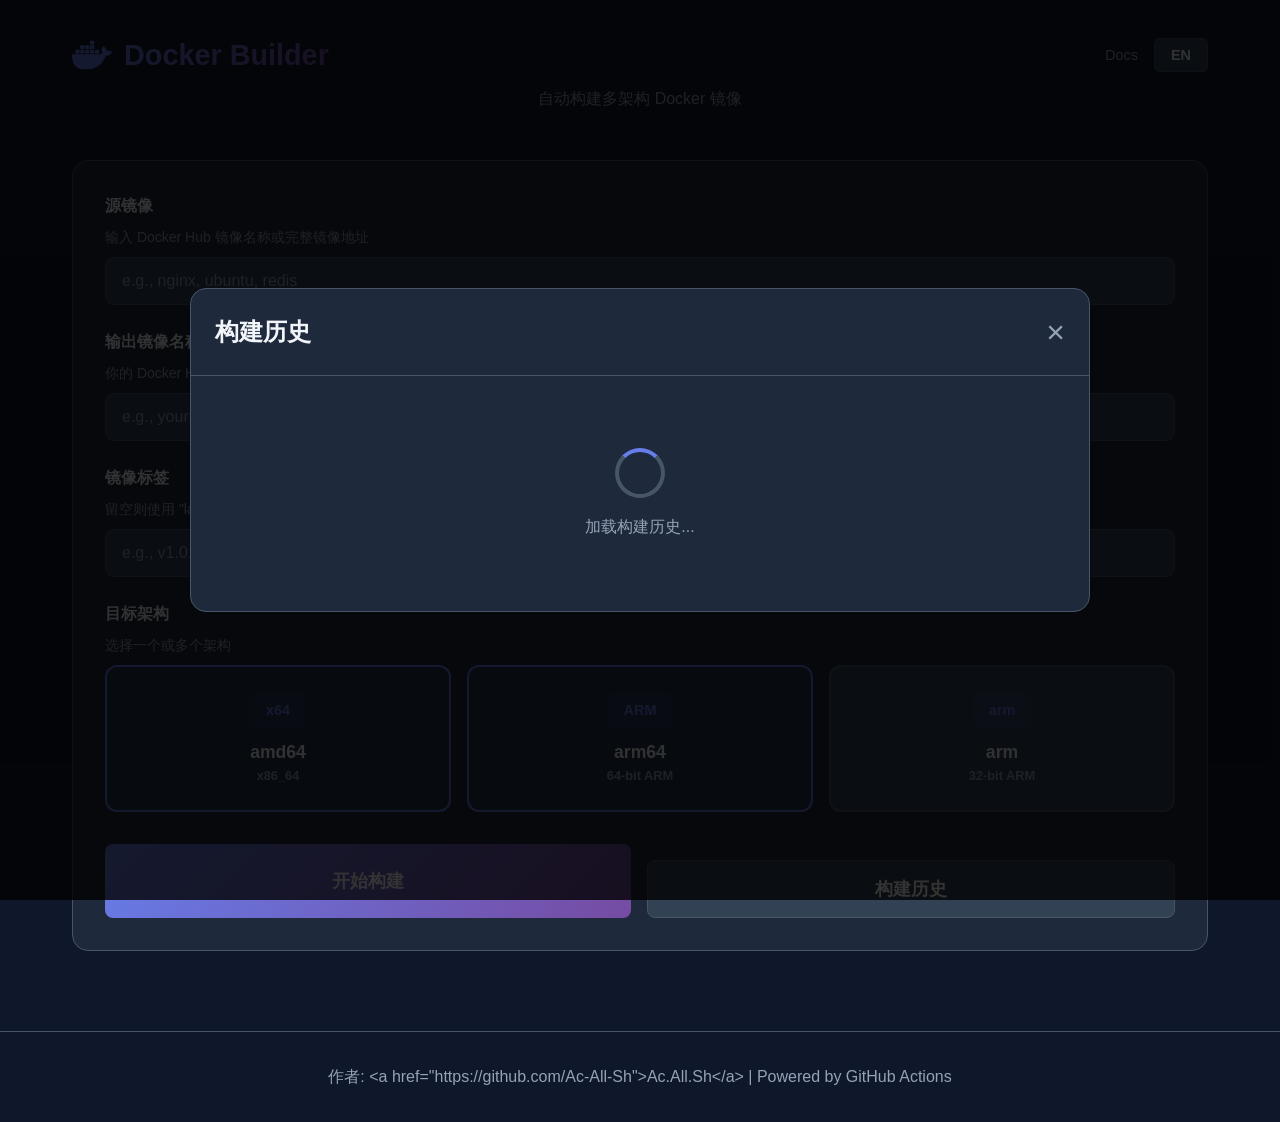
==== commit 73b023c9: "Add build history feature with pagination" ====
--- a/index.html
+++ b/index.html
@@ -76,9 +76,14 @@
                     </div>
                 </div>
 
-                <button id="buildBtn" class="build-btn" onclick="startBuild()">
-                    <span class="btn-text" data-i18n="build_btn">Build Image</span>
-                </button>
+                <div class="button-group">
+                    <button id="buildBtn" class="build-btn" onclick="startBuild()">
+                        <span class="btn-text" data-i18n="build_btn">Build Image</span>
+                    </button>
+                    <button class="build-btn secondary" onclick="showHistory()">
+                        <span class="btn-text" data-i18n="history_btn">Build History</span>
+                    </button>
+                </div>
             </div>
 
             <div id="buildStatus" class="build-status hidden">
@@ -171,10 +176,46 @@
         </div>
     </div>
 
+    <!-- History Modal -->
+    <div id="historyModal" class="modal hidden">
+        <div class="modal-content">
+            <div class="modal-header">
+                <h2 data-i18n="history_title">Build History</h2>
+                <button class="modal-close" onclick="hideHistory()">&times;</button>
+            </div>
+            <div class="modal-body">
+                <div id="historyLoading" class="loading">
+                    <div class="spinner"></div>
+                    <p data-i18n="history_loading">Loading build history...</p>
+                </div>
+                <div id="historyContent" class="hidden">
+                    <table class="history-table">
+                        <thead>
+                            <tr>
+                                <th data-i18n="history_name">Image Name</th>
+                                <th data-i18n="history_tag">Tag</th>
+                                <th data-i18n="history_status">Status</th>
+                                <th data-i18n="history_date">Date</th>
+                                <th data-i18n="history_action">Action</th>
+                            </tr>
+                        </thead>
+                        <tbody id="historyTableBody">
+                        </tbody>
+                    </table>
+                    <div id="historyPagination" class="pagination">
+                    </div>
+                </div>
+                <div id="historyEmpty" class="hidden">
+                    <p data-i18n="history_empty">No build history found</p>
+                </div>
+            </div>
+        </div>
+    </div>
+
     <footer>
         <p data-i18n="footer">Author: <a href="https://github.com/Ac-All-Sh">Ac.All.Sh</a> | Powered by GitHub Actions</p>
     </footer>
 
-    <script src="script.js?v=1.0.1"></script>
+    <script src="script.js?v=1.0.2"></script>
 </body>
 </html>
--- a/style.css
+++ b/style.css
@@ -257,6 +257,184 @@
     display: none;
 }
 
+.button-group {
+    display: flex;
+    gap: 1rem;
+}
+
+.button-group .build-btn {
+    flex: 1;
+}
+
+/* Modal Styles */
+.modal {
+    position: fixed;
+    top: 0;
+    left: 0;
+    width: 100%;
+    height: 100%;
+    background: rgba(0, 0, 0, 0.8);
+    display: flex;
+    align-items: center;
+    justify-content: center;
+    z-index: 1000;
+    padding: 2rem;
+}
+
+.modal-content {
+    background: var(--bg-card);
+    border-radius: 16px;
+    width: 100%;
+    max-width: 900px;
+    max-height: 80vh;
+    overflow: hidden;
+    border: 1px solid var(--border);
+}
+
+.modal-header {
+    display: flex;
+    justify-content: space-between;
+    align-items: center;
+    padding: 1.5rem;
+    border-bottom: 1px solid var(--border);
+}
+
+.modal-header h2 {
+    margin: 0;
+    font-size: 1.5rem;
+}
+
+.modal-close {
+    background: none;
+    border: none;
+    color: var(--text-secondary);
+    font-size: 2rem;
+    cursor: pointer;
+    padding: 0;
+    line-height: 1;
+}
+
+.modal-close:hover {
+    color: var(--text-primary);
+}
+
+.modal-body {
+    padding: 1.5rem;
+    overflow-y: auto;
+    max-height: calc(80vh - 80px);
+}
+
+.loading {
+    display: flex;
+    flex-direction: column;
+    align-items: center;
+    padding: 3rem;
+}
+
+.loading p {
+    margin-top: 1rem;
+    color: var(--text-secondary);
+}
+
+/* History Table */
+.history-table {
+    width: 100%;
+    border-collapse: collapse;
+}
+
+.history-table th,
+.history-table td {
+    padding: 0.75rem;
+    text-align: left;
+    border-bottom: 1px solid var(--border);
+}
+
+.history-table th {
+    background: var(--bg-input);
+    font-weight: 600;
+    color: var(--text-primary);
+}
+
+.history-table td {
+    color: var(--text-secondary);
+}
+
+.history-table tr:hover {
+    background: var(--bg-input);
+}
+
+.status-badge {
+    display: inline-block;
+    padding: 0.25rem 0.5rem;
+    border-radius: 4px;
+    font-size: 0.8rem;
+    font-weight: 500;
+}
+
+.status-success {
+    background: rgba(72, 187, 120, 0.2);
+    color: #48bb78;
+}
+
+.status-failure {
+    background: rgba(245, 101, 101, 0.2);
+    color: #f56565;
+}
+
+.status-in-progress {
+    background: rgba(237, 137, 54, 0.2);
+    color: #ed8936;
+}
+
+.action-btn {
+    padding: 0.4rem 0.8rem;
+    background: var(--primary);
+    color: white;
+    border: none;
+    border-radius: 4px;
+    cursor: pointer;
+    font-size: 0.8rem;
+    text-decoration: none;
+}
+
+.action-btn:hover {
+    background: var(--primary-dark);
+}
+
+/* Pagination */
+.pagination {
+    display: flex;
+    justify-content: center;
+    gap: 0.5rem;
+    margin-top: 1.5rem;
+    padding-top: 1rem;
+    border-top: 1px solid var(--border);
+}
+
+.page-btn {
+    padding: 0.5rem 1rem;
+    background: var(--bg-input);
+    border: 1px solid var(--border);
+    color: var(--text-primary);
+    border-radius: 6px;
+    cursor: pointer;
+    transition: all 0.2s;
+}
+
+.page-btn:hover {
+    background: var(--border);
+}
+
+.page-btn.active {
+    background: var(--primary);
+    border-color: var(--primary);
+}
+
+.page-btn:disabled {
+    opacity: 0.5;
+    cursor: not-allowed;
+}
+
 .status-header {
     display: flex;
     align-items: center;
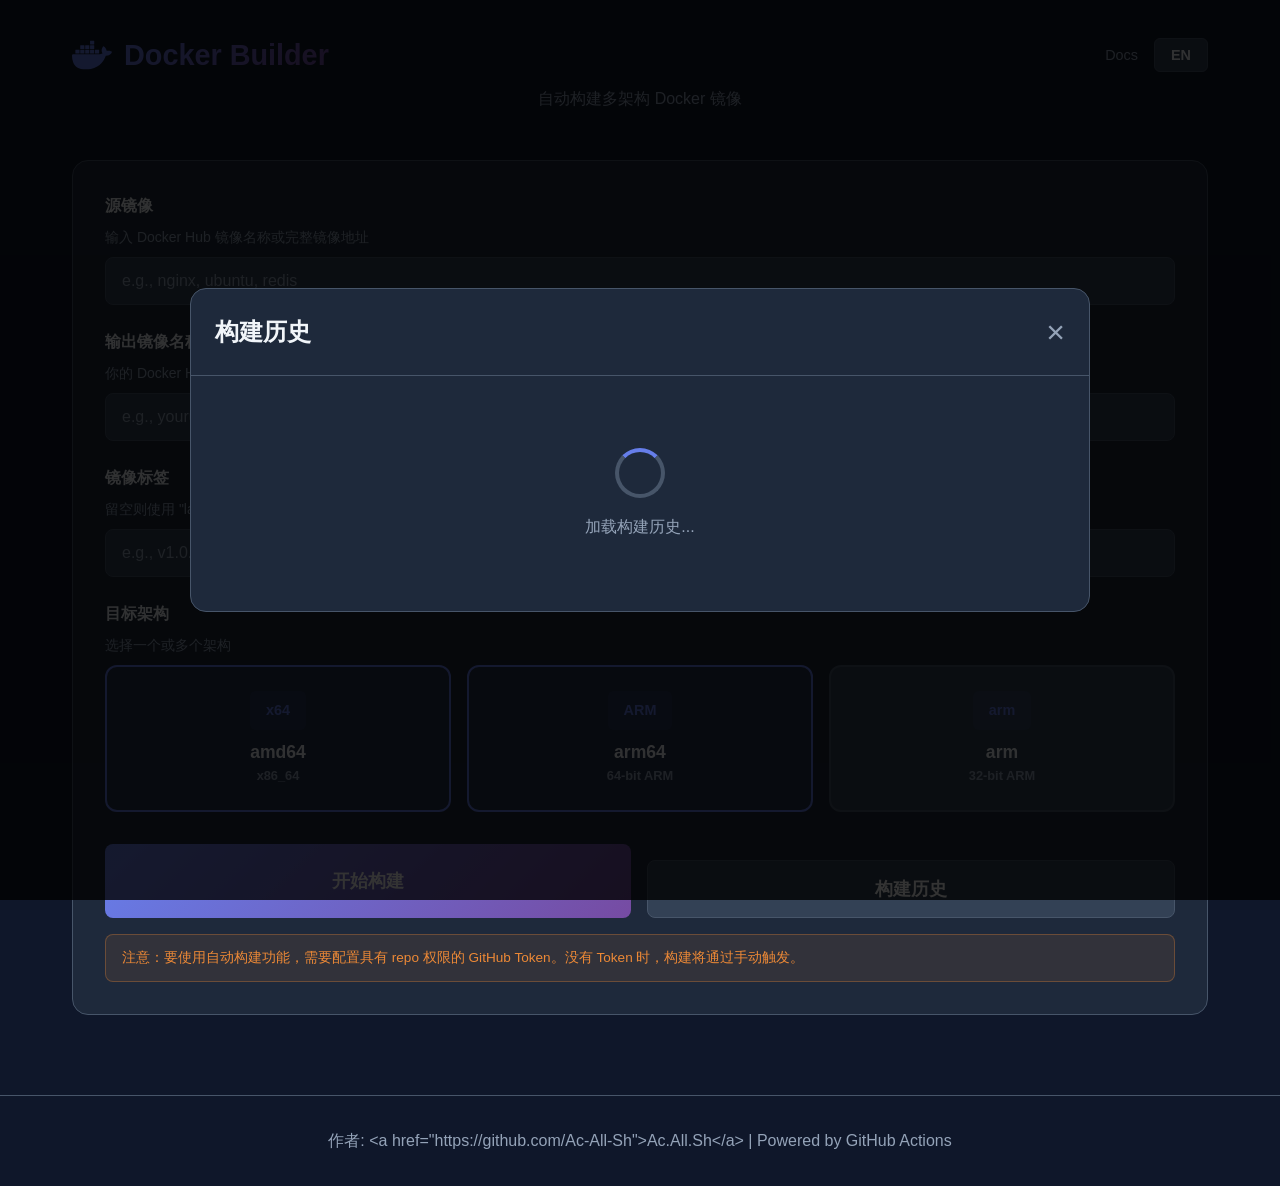
==== commit 0848ee02: "Add Release creation, fix build history, add API notice" ====
--- a/index.html
+++ b/index.html
@@ -84,6 +84,9 @@
                         <span class="btn-text" data-i18n="history_btn">Build History</span>
                     </button>
                 </div>
+                <div class="api-notice">
+                    <p data-i18n="api_notice">Note: To use automatic builds, you need to configure a GitHub Token with repo scope. Without a token, builds will be triggered manually.</p>
+                </div>
             </div>
 
             <div id="buildStatus" class="build-status hidden">
--- a/style.css
+++ b/style.css
@@ -266,6 +266,20 @@
     flex: 1;
 }
 
+.api-notice {
+    margin-top: 1rem;
+    padding: 0.75rem 1rem;
+    background: rgba(237, 137, 54, 0.1);
+    border: 1px solid rgba(237, 137, 54, 0.3);
+    border-radius: 8px;
+}
+
+.api-notice p {
+    margin: 0;
+    font-size: 0.85rem;
+    color: var(--warning);
+}
+
 /* Modal Styles */
 .modal {
     position: fixed;
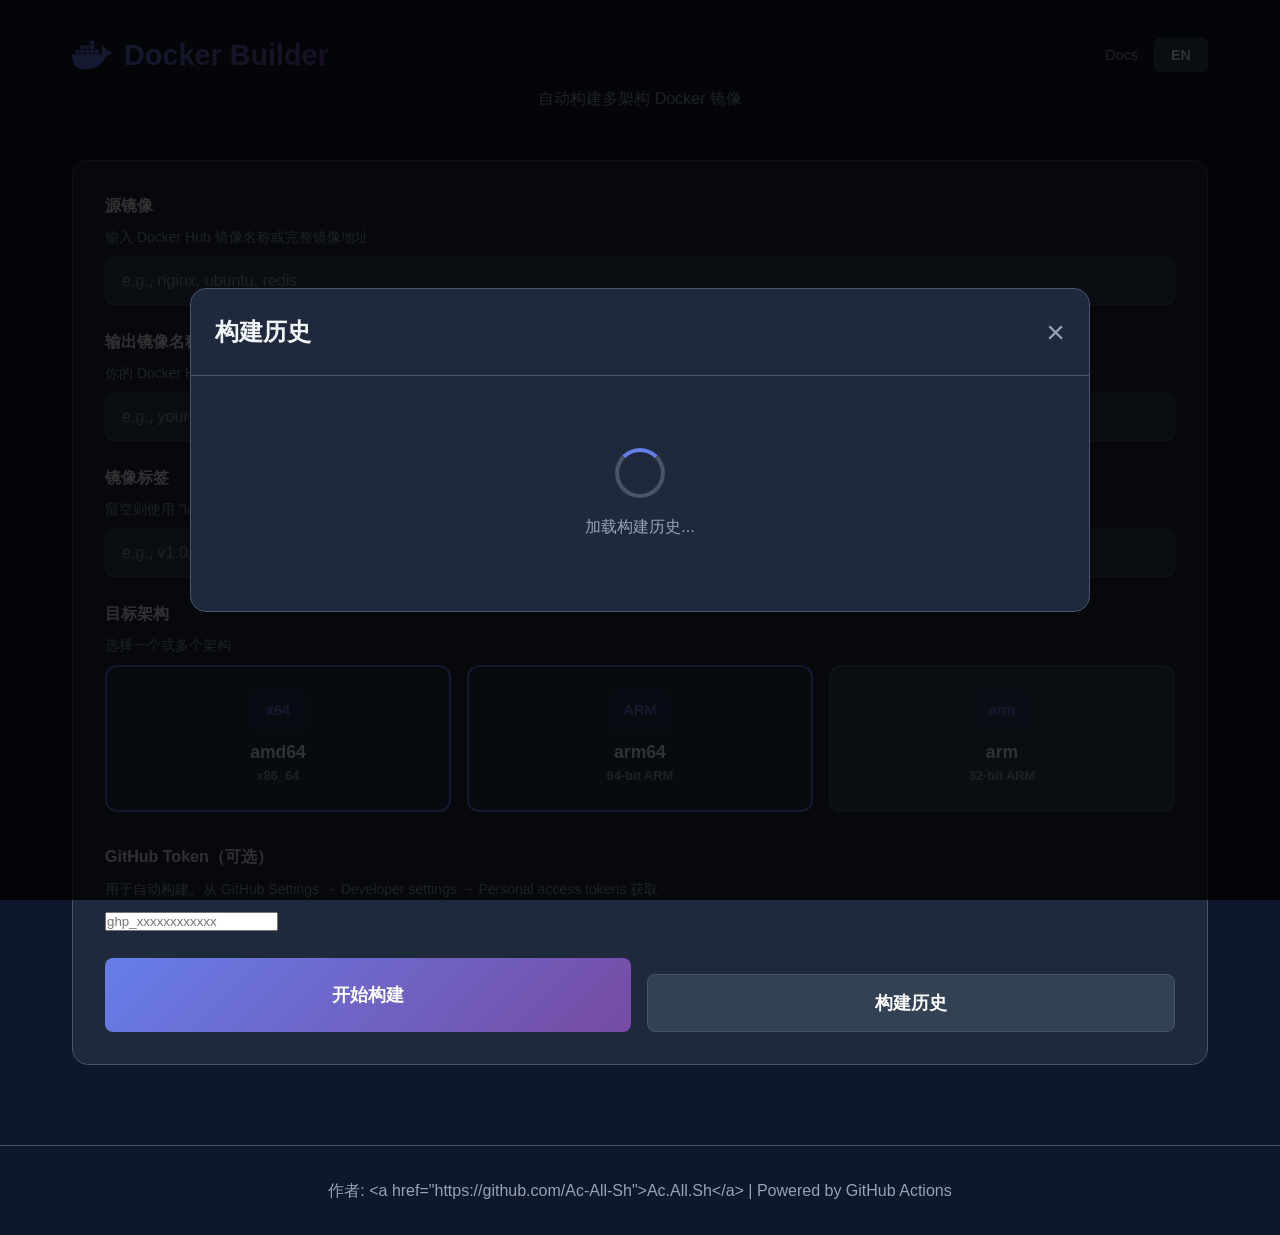
==== commit fa6c4e62: "Add GitHub Token configuration for automatic builds" ====
--- a/index.html
+++ b/index.html
@@ -76,6 +76,13 @@
                     </div>
                 </div>
 
+                <div class="form-group">
+                    <label for="githubToken" data-i18n="token_label">GitHub Token (Optional)</label>
+                    <div class="input-hint" data-i18n="token_hint">For automatic builds. Get from GitHub Settings → Developer settings → Personal access tokens</div>
+                    <input type="password" id="githubToken" placeholder="ghp_xxxxxxxxxxxx" autocomplete="off">
+                    <div class="token-status" id="tokenStatus"></div>
+                </div>
+
                 <div class="button-group">
                     <button id="buildBtn" class="build-btn" onclick="startBuild()">
                         <span class="btn-text" data-i18n="build_btn">Build Image</span>
@@ -83,9 +90,6 @@
                     <button class="build-btn secondary" onclick="showHistory()">
                         <span class="btn-text" data-i18n="history_btn">Build History</span>
                     </button>
-                </div>
-                <div class="api-notice">
-                    <p data-i18n="api_notice">Note: To use automatic builds, you need to configure a GitHub Token with repo scope. Without a token, builds will be triggered manually.</p>
                 </div>
             </div>
 
--- a/style.css
+++ b/style.css
@@ -266,18 +266,17 @@
     flex: 1;
 }
 
-.api-notice {
-    margin-top: 1rem;
-    padding: 0.75rem 1rem;
-    background: rgba(237, 137, 54, 0.1);
-    border: 1px solid rgba(237, 137, 54, 0.3);
-    border-radius: 8px;
-}
-
-.api-notice p {
-    margin: 0;
+.token-status {
+    margin-top: 0.5rem;
     font-size: 0.85rem;
-    color: var(--warning);
+}
+
+.token-status.saved {
+    color: var(--success);
+}
+
+.token-status.empty {
+    color: var(--text-secondary);
 }
 
 /* Modal Styles */
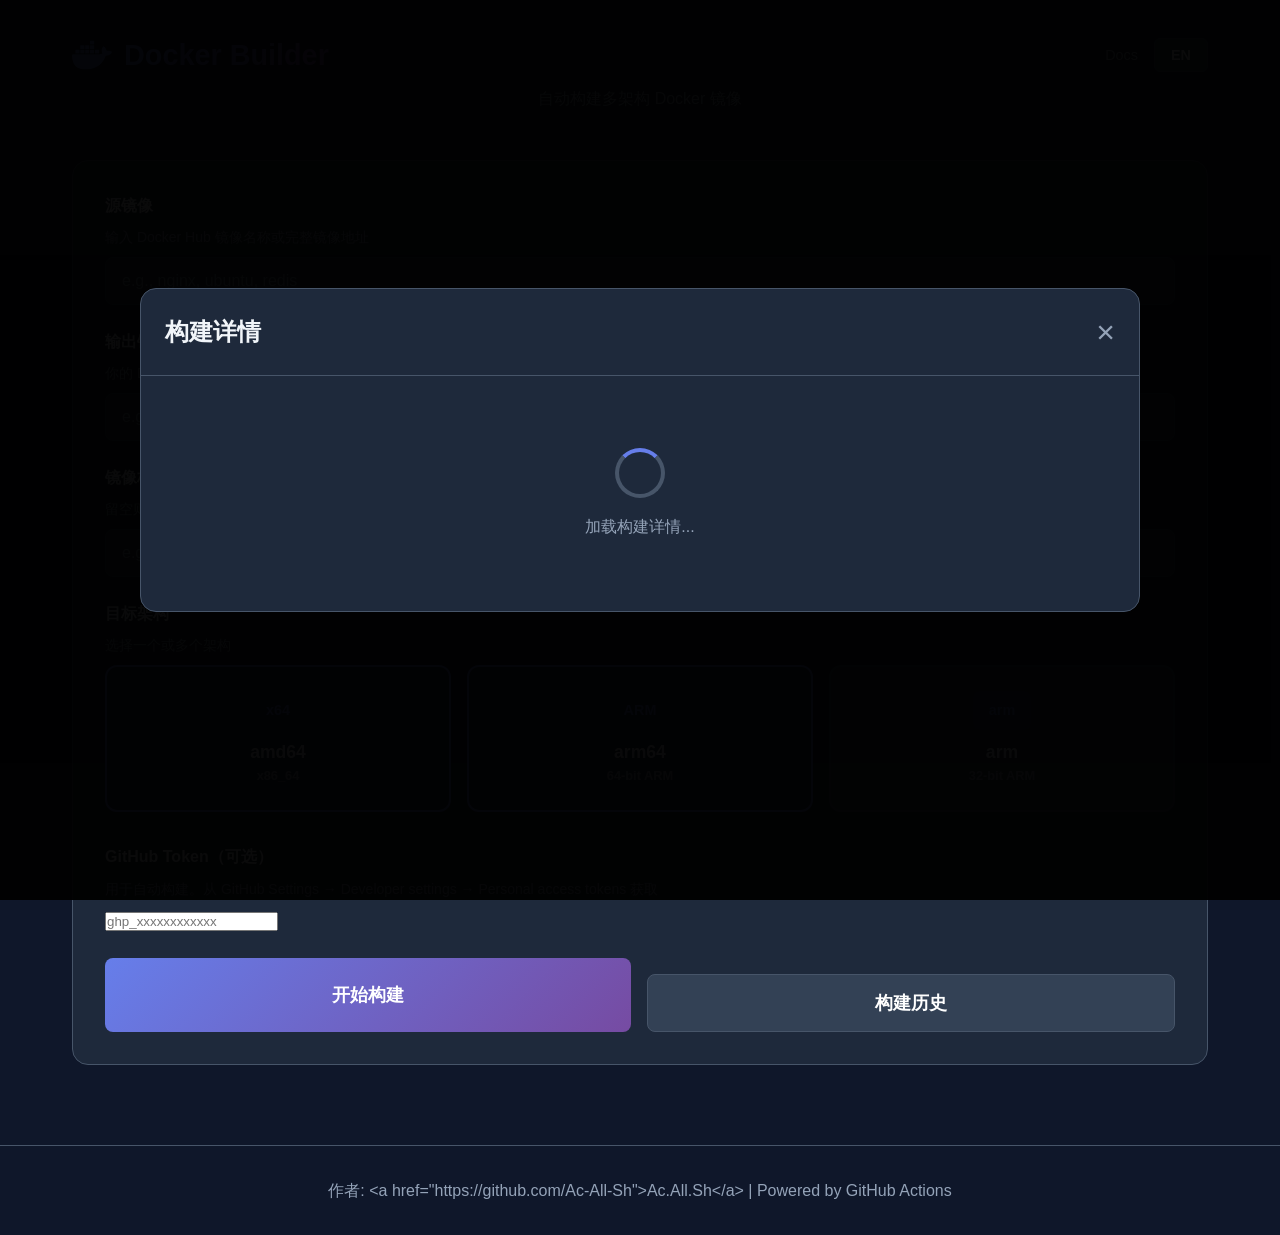
==== commit 8a405400: "Add build detail modal with logs and real-time status" ====
--- a/index.html
+++ b/index.html
@@ -219,6 +219,60 @@
         </div>
     </div>
 
+    <!-- Build Detail Modal -->
+    <div id="detailModal" class="modal hidden">
+        <div class="modal-content modal-large">
+            <div class="modal-header">
+                <h2 data-i18n="detail_title">Build Details</h2>
+                <button class="modal-close" onclick="hideDetail()">&times;</button>
+            </div>
+            <div class="modal-body">
+                <div id="detailLoading" class="loading">
+                    <div class="spinner"></div>
+                    <p data-i18n="detail_loading">Loading build details...</p>
+                </div>
+                <div id="detailContent" class="hidden">
+                    <div class="detail-info">
+                        <div class="detail-row">
+                            <span class="detail-label" data-i18n="detail_id">Run ID</span>
+                            <span id="detailId" class="detail-value"></span>
+                        </div>
+                        <div class="detail-row">
+                            <span class="detail-label" data-i18n="detail_status">Status</span>
+                            <span id="detailStatus" class="detail-value"></span>
+                        </div>
+                        <div class="detail-row">
+                            <span class="detail-label" data-i18n="detail_trigger">Triggered By</span>
+                            <span id="detailTrigger" class="detail-value"></span>
+                        </div>
+                        <div class="detail-row">
+                            <span class="detail-label" data-i18n="detail_commit">Commit</span>
+                            <span id="detailCommit" class="detail-value"></span>
+                        </div>
+                        <div class="detail-row">
+                            <span class="detail-label" data-i18n="detail_duration">Duration</span>
+                            <span id="detailDuration" class="detail-value"></span>
+                        </div>
+                    </div>
+                    <div class="detail-logs">
+                        <h3 data-i18n="detail_logs">Build Logs</h3>
+                        <div id="detailLogs" class="logs-container">
+                            <p data-i18n="detail_logs_loading">Loading logs...</p>
+                        </div>
+                    </div>
+                    <div class="detail-actions">
+                        <a id="detailGithubLink" href="#" target="_blank" class="action-btn">
+                            <span data-i18n="detail_view_github">View on GitHub</span>
+                        </a>
+                        <button class="action-btn secondary" onclick="retryBuild()">
+                            <span data-i18n="detail_retry">Retry Build</span>
+                        </button>
+                    </div>
+                </div>
+            </div>
+        </div>
+    </div>
+
     <footer>
         <p data-i18n="footer">Author: <a href="https://github.com/Ac-All-Sh">Ac.All.Sh</a> | Powered by GitHub Actions</p>
     </footer>
--- a/style.css
+++ b/style.css
@@ -448,6 +448,87 @@
     cursor: not-allowed;
 }
 
+/* Detail Modal */
+.modal-large {
+    max-width: 1000px;
+}
+
+.detail-info {
+    background: var(--bg-input);
+    border-radius: 8px;
+    padding: 1rem;
+    margin-bottom: 1.5rem;
+}
+
+.detail-row {
+    display: flex;
+    justify-content: space-between;
+    padding: 0.5rem 0;
+    border-bottom: 1px solid var(--border);
+}
+
+.detail-row:last-child {
+    border-bottom: none;
+}
+
+.detail-label {
+    color: var(--text-secondary);
+    font-weight: 500;
+}
+
+.detail-value {
+    color: var(--text-primary);
+    font-family: 'Monaco', 'Menlo', monospace;
+}
+
+.detail-logs h3 {
+    margin-bottom: 1rem;
+    color: var(--text-primary);
+}
+
+.logs-container {
+    background: var(--bg-dark);
+    border-radius: 8px;
+    padding: 1rem;
+    max-height: 400px;
+    overflow-y: auto;
+    font-family: 'Monaco', 'Menlo', monospace;
+    font-size: 0.85rem;
+    line-height: 1.6;
+}
+
+.log-line {
+    padding: 0.25rem 0;
+    color: var(--text-secondary);
+    white-space: pre-wrap;
+    word-break: break-all;
+}
+
+.log-line.error {
+    color: var(--error);
+}
+
+.log-line.success {
+    color: var(--success);
+}
+
+.log-line.warning {
+    color: var(--warning);
+}
+
+.detail-actions {
+    display: flex;
+    gap: 1rem;
+    margin-top: 1.5rem;
+    padding-top: 1rem;
+    border-top: 1px solid var(--border);
+}
+
+.action-btn.secondary {
+    background: var(--bg-input);
+    border: 1px solid var(--border);
+}
+
 .status-header {
     display: flex;
     align-items: center;
